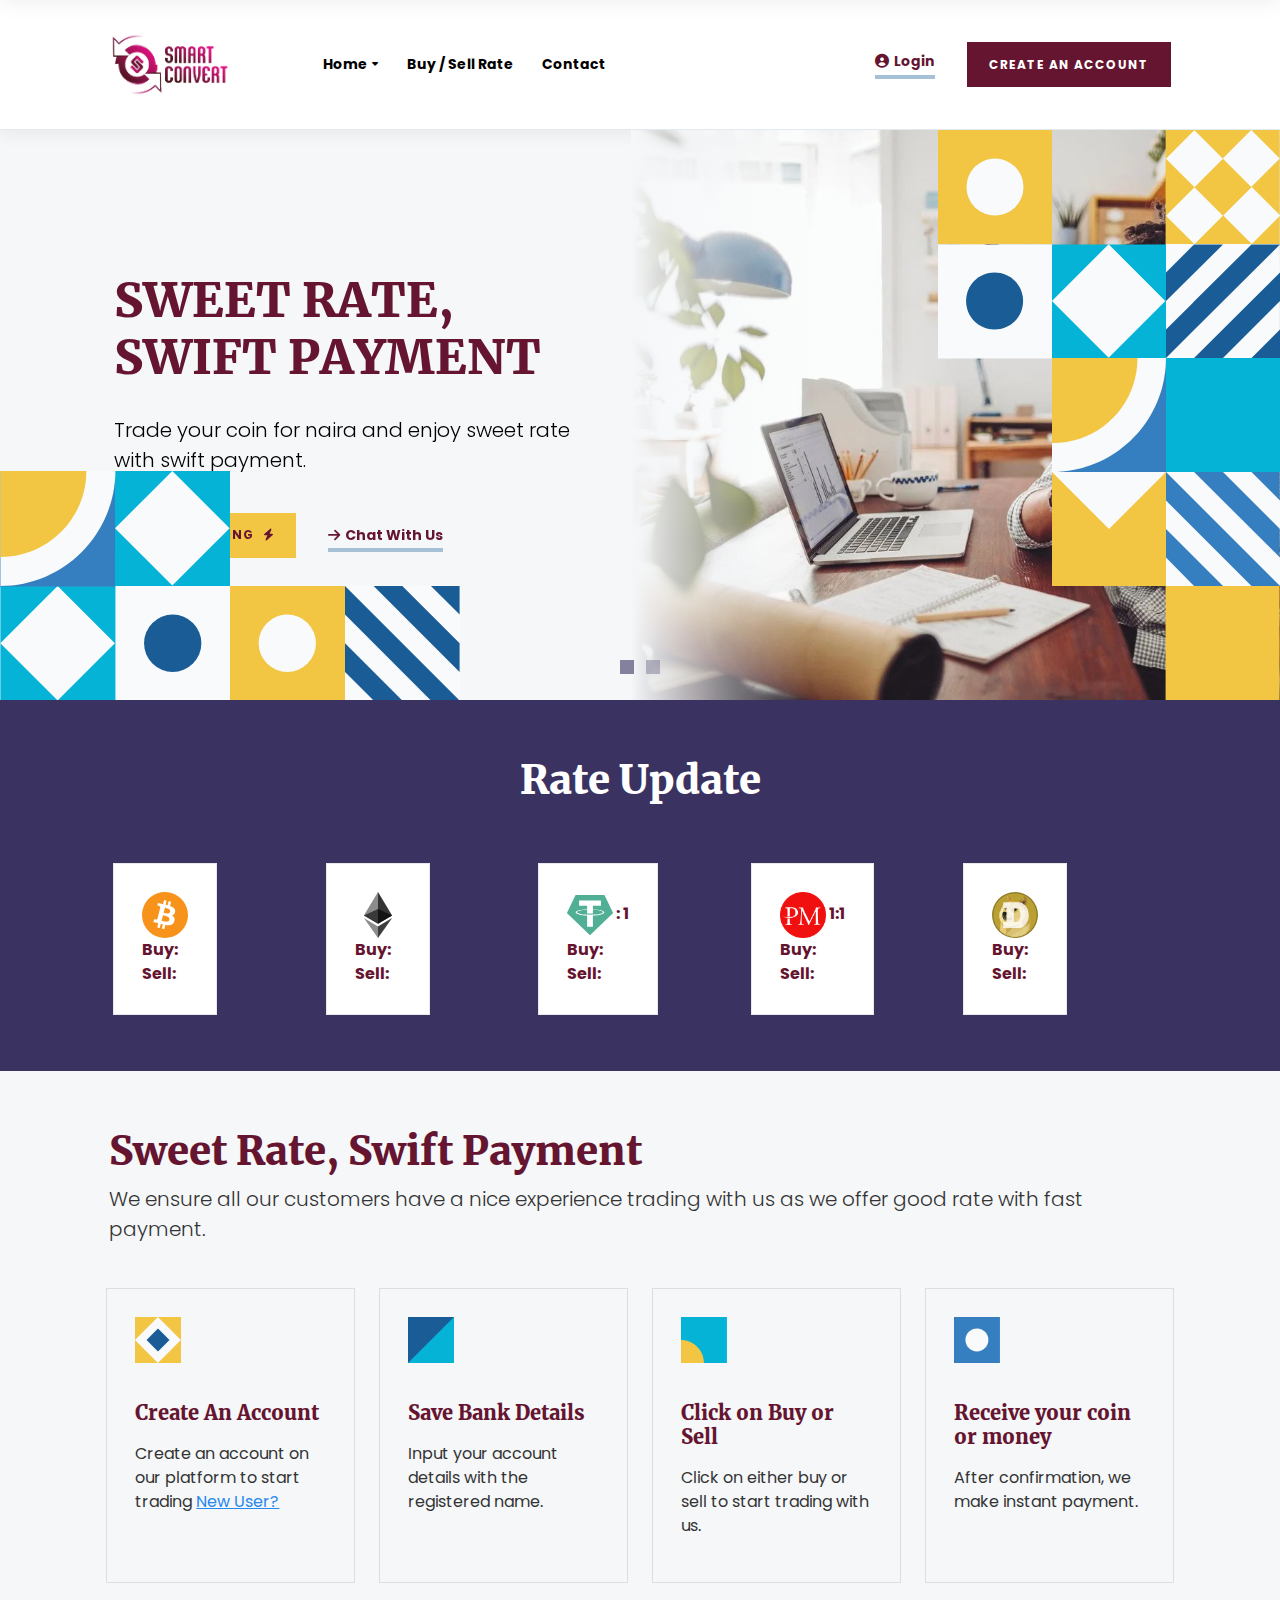
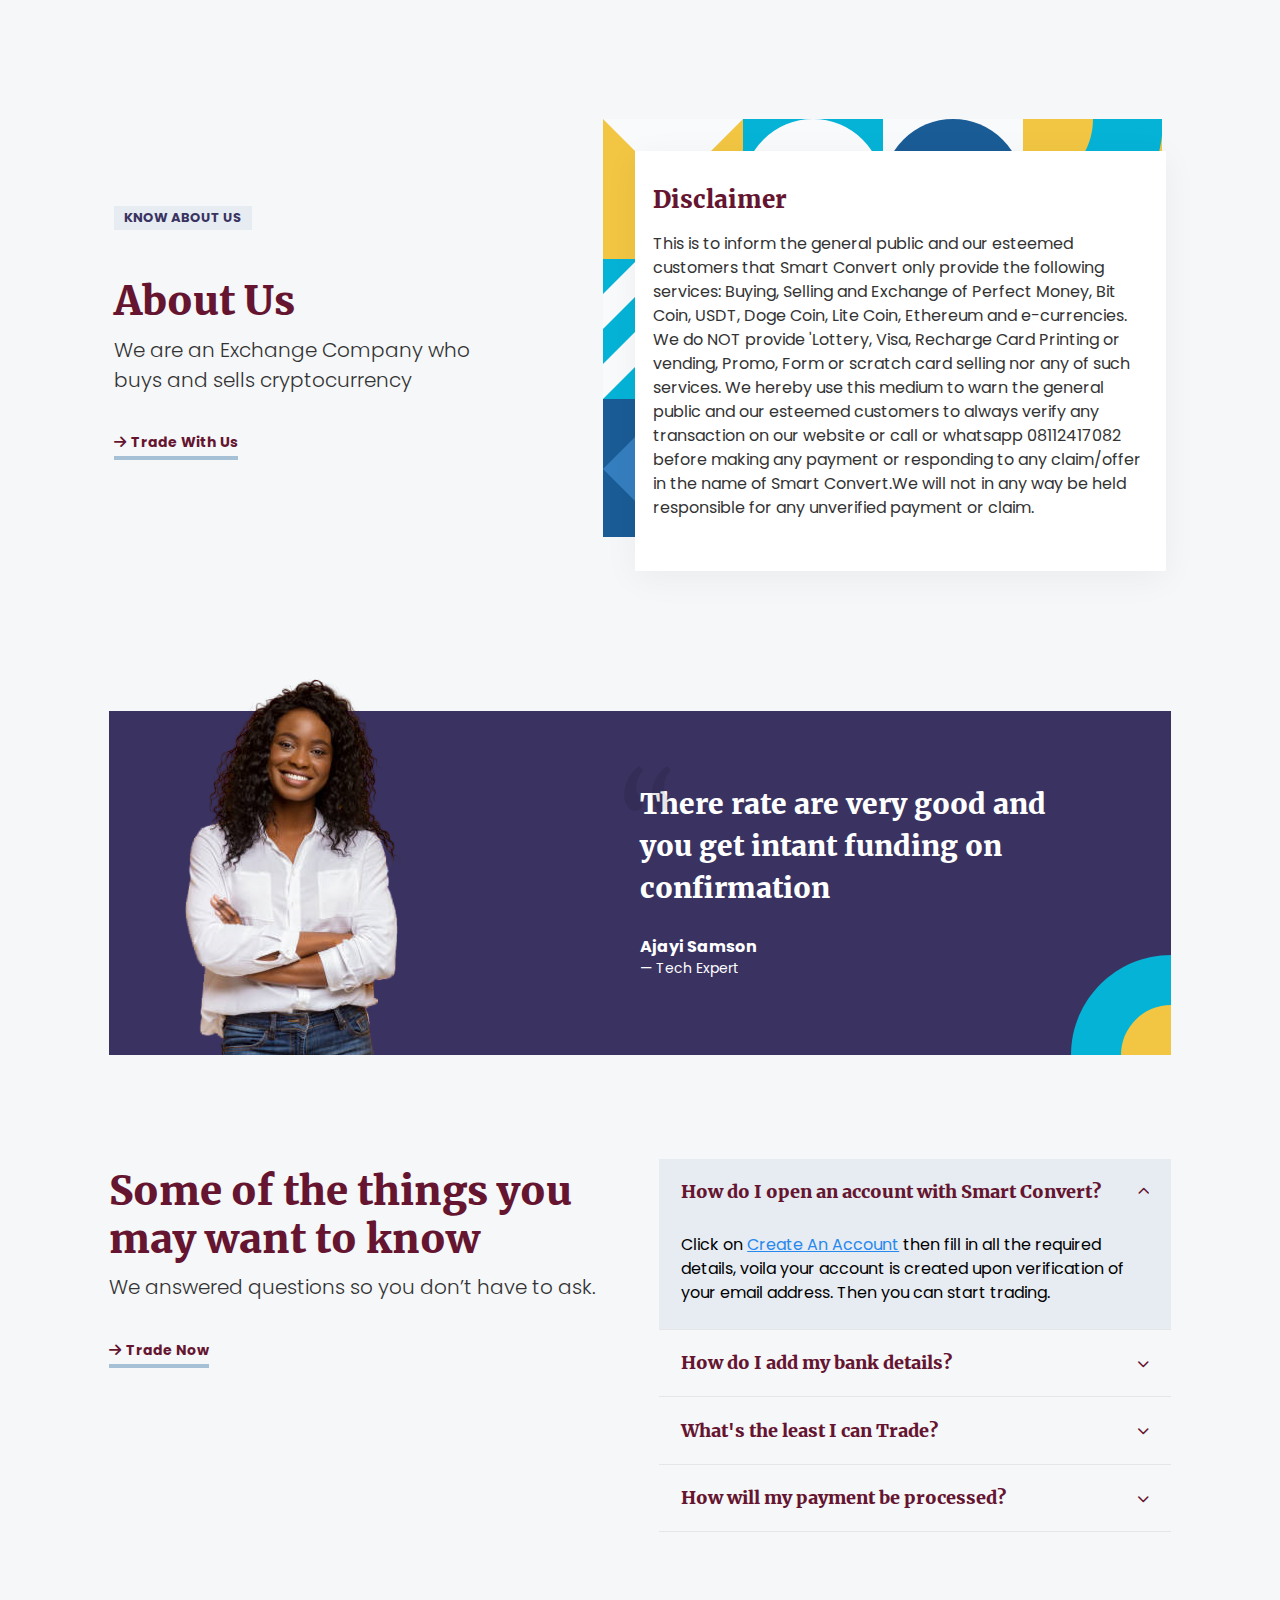
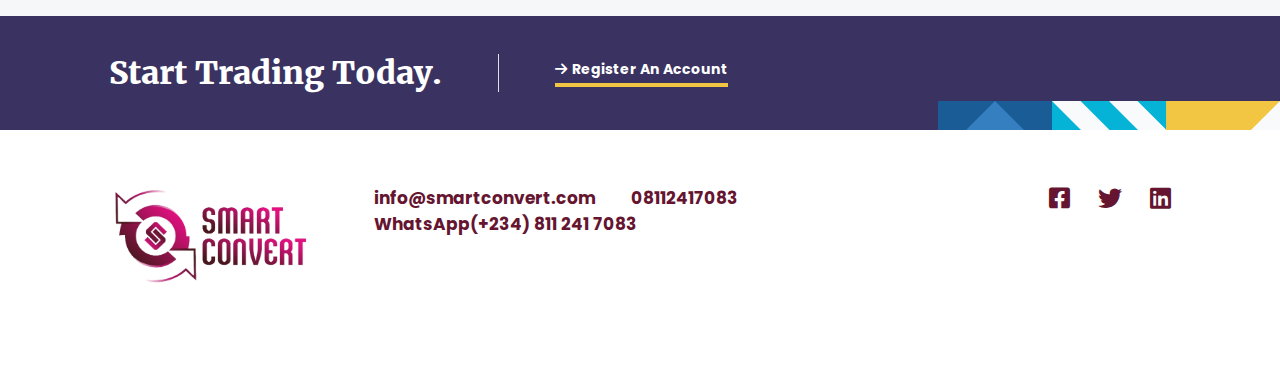
==== index.html @ a45fb4c2 "main commit" ====
<!doctype html>
<html lang="en">

<head>
    <!-- Meta tags -->
    <meta charset="utf-8">
    <meta name="viewport" content="width=device-width, initial-scale=1">
    <meta name="description" content="Premium HTML5 Template by Indonez">
    <meta name="keywords" content="blockit, uikit3, indonez, handlebars, scss, javascript">
    <meta name="author" content="Peter Parker">
    <meta name="theme-color" content="#2E89EA" />
    <!-- Stylesheet -->
    <link rel="stylesheet" href="css/style.css">
    <!-- Favicon -->
    <link rel="shortcut icon" href="img/main/main_logo.png" type="image/x-icon">
    <script src="https://ajax.googleapis.com/ajax/libs/jquery/3.6.0/jquery.min.js"></script>
    <!-- Touch icon -->
    <link rel="apple-touch-icon-precomposed" href="img/apple-touch-icon.png">
    <title>Smart Convert</title>
</head>

<body>
    <!-- header begin -->
    <header class="navbar navbar-expand-lg navbar-light">
        <div class="container">
            <a class="navbar-brand" href="index.html">
                <img src="img/main/smartconvert.png" alt="logo" width="120" height="63" class="d-inline-block">
            </a>
            <div class="collapse navbar-collapse d-flex justify-content-between d-none d-xl-block" id="navbarNav">
                <ul class="navbar-nav">
                    <li class="nav-item dropdown">
                        <a class="nav-link dropdown-toggle" href="index.html" aria-expanded="false" style="color:black">Home</a>
                       
                    </li>
                    <li class="nav-item">
                        <a class="nav-link" href="contact.html" style="color:black">Buy / Sell Rate</a>
                    </li>
                    <li class="nav-item">
                        <a class="nav-link" href="contact.html" style="color:black">Contact</a>
                    </li>
                 
                
                </ul>
                <div class="optional-link d-flex align-items-center ms-4 d-none d-xl-block">
                    <a href="signin.html" class="btn btn-link me-3"><i class="fas fa-circle-user"></i>Login</a>
                    <a href="#" class="btn btn-info">Create An Account</a>
                </div>
            </div>
        </div>
    </header>
    <!-- header end -->
    <main>
        <!-- slideshow content begin -->
        <section>
            <div id="main-slideshow" class="carousel slide" data-bs-ride="carousel">
                <div class="carousel-inner">
                    <div class="carousel-item">
                        <div class="carousel-caption d-flex align-items-center">
                            <div class="container">
                                <div class="row gx-md-5 align-items-md-center">
                                    <div class="col-md-8 col-xl-6 order-first">
                                        <h1 class="fw-bold display-5">SWEET RATE, SWIFT PAYMENT</h1>
                                        <p class="lead mt-3 mb-4 d-none d-xl-block">Trade your coin for naira and enjoy sweet rate with swift payment.</p>
                                        <a href="#" class="btn btn-warning">Start trading<i class="fas fa-bolt ms-1"></i></a>
                                        <a href="#" class="btn btn-link ms-3 d-none d-xl-inline"><i class="fas fa-arrow-right"></i>Chat With Us</a>
                                    </div>
                                    <div class="col-md-4 col-xl-6 order-last">
                                        <div class="in-carousel-image">
                                            <img src="img/main/main_bg.jpg" alt="slide" width="856" height="570" />
                                        </div>
                                    </div>
                                </div>
                            </div>
                        </div>
                    </div>
                    <div class="carousel-item">
                        <div class="carousel-caption d-flex align-items-center">
                            <div class="container">
                                <div class="row gx-md-5 align-items-md-center">
                                    <div class="col-md-8 col-xl-6 order-first">
                                        <h1 class="fw-bold display-5">RELIABLE & SECURE PLATFORM</h1>
                                        <p class="lead mt-3 mb-4 d-none d-xl-block">We've always been here from the beginning and will always be here for your #InstantFunding.</p>
                                        <a href="#" class="btn btn-warning">Start trading<i class="fas fa-bolt ms-1"></i></a>
                                        <a href="#" class="btn btn-link ms-3 d-none d-xl-inline"><i class="fas fa-arrow-right"></i>Chat With Us</a>
                                    </div>
                                    <div class="col-md-4 col-xl-6 order-last">
                                        <div class="in-carousel-image">
                                            <img src="img/main/main_bg3.jpg" alt="slide" width="856" height="570" />
                                        </div>
                                    </div>
                                </div>
                            </div>
                        </div>
                    </div>
                </div>
                <div class="carousel-indicators"></div>
                <button class="carousel-control-prev" type="button" data-bs-target="#main-slideshow" data-bs-slide="prev"></button>
                <button class="carousel-control-next" type="button" data-bs-target="#main-slideshow" data-bs-slide="next"></button>
            </div>
        </section>
        <!-- slideshow content end -->
        <!-- section content begin -->
        <section class="py-5 text-white in-cirro-1" style="background-color: #3a3361;">
            <div class="container">
                <h1 class="mb-1 text-center" style="color: white;">Rate Update</h1>
                <div class="row gy-2 gy-md-2 gx-lg-3">
                    <div class="col-12">
                        <div class="row">
                            <div class="row row-cols-1 row-cols-md-2 row-cols-lg-5 gy-2 g-md-2 gx-lg-2">
                                <div class="col d-flex align-items-stretch">
                                    <div class="card">
                                        <div class="card-body" style="color:#651430; font-weight: 600;">
                                            <img src="img/main/bitcoin-btc-logo.svg" alt="icon" width="46" height="46" />
                                            <span id="btc_price"> </span> <br> Buy:<span id="btc_buy"> </span> <br> Sell: <span id="btc_sell">  </span>
                                        </div>
                                    </div>
                                </div>

                                <div class="col d-flex align-items-stretch">
                                    <div class="card">
                                        <div class="card-body" style="color:#651430; font-weight: 600;">
                                            <img src="img/main/ethereum-eth-logo.svg" alt="icon" width="46" height="46" />
                                            <span id="eth_price"> </span> <br> Buy: <span id="eth_buy"> </span><br> Sell: <span id="eth_sell"></span> </span>
                                        </div>
                                    </div>
                                </div>

                                <div class="col d-flex align-items-stretch">
                                    <div class="card">
                                        <div class="card-body" style="color:#651430; font-weight: 600;">
                                            <img src="img/main/tether-usdt-logo.svg"" alt="icon" width="46" height="46" />
                                            <span id="usdt_price"> </span> : 1<br> Buy: <span id="usdt_buy"> </span><br> Sell: <span id="usdt_sell"> </span> </span>
                                        </div>
                                    </div>
                                </div>

                                <div class="col d-flex align-items-stretch">
                                    <div class="card">
                                        <div class="card-body" style="color:#651430; font-weight: 600;">
                                            <img src="img/main/Perfect_Money_Logo.png" alt="icon" width="46" height="46" />
                                            <span id="">1:1 </span> <br> Buy: <span id="perfectmoney_buy"> </span><br> Sell: <span id="perfectmoney_sell"> </span> </span>
                                        </div>
                                    </div>
                                </div>

                                <div class="col d-flex align-items-stretch">
                                    <div class="card">
                                        <div class="card-body" style="color:#651430; font-weight: 600;">
                                            <img src="img/main/dogecoin-doge-logo.svg" alt="icon" width="46" height="46" />
                                            <span id="doge_price"> </span> <br> Buy: <span id="doge_buy"> </span> <br> Sell: <span id="doge_sell"> </span> </span>
                                        </div>
                                    </div>
                                </div>
                                
                               
                            </div>

                         </div>
                        </div>
                    </div>
                </div>
            </div>
        </section>
        <!-- section content end -->
        
        <!-- section content begin -->
        <section class="py-5 in-cirro-2">
            <div class="container">
                <div class="row mb-3">
                    <div class="col-12">
                        <h1 class="mb-1">Sweet Rate, Swift Payment</h1>
                        <p class="lead">We ensure all our customers have a nice experience trading with us as we offer good rate with fast payment.</p>
                    </div>
                </div>
                <div class="row row-cols-1 row-cols-md-2 row-cols-lg-4 gy-2 g-md-2 gx-lg-2">
                    <div class="col d-flex align-items-stretch">
                        <div class="card">
                            <div class="card-body">
                                <img src="img/in-cirro-2-icon-1.svg" alt="icon" width="46" height="46" />
                                <h2 class="h5 mt-4">Create An Account</h2>
                                <p>Create an account on our platform to start trading <a href="">New User?</a></p>
                            </div>
                        </div>
                    </div>
                    <div class="col d-flex align-items-stretch">
                        <div class="card">
                            <div class="card-body">
                                <img src="img/in-cirro-2-icon-2.svg" alt="icon" width="46" height="46" />
                                <h2 class="h5 mt-4">Save Bank Details</h2>
                                <p>Input your account details with the registered name.</p>
                            </div>
                        </div>
                    </div>
                    <div class="col d-flex align-items-stretch">
                        <div class="card">
                            <div class="card-body">
                                <img src="img/in-cirro-2-icon-3.svg" alt="icon" width="46" height="46" />
                                <h2 class="h5 mt-4">Click on Buy or Sell </h2>
                                <p>Click on either buy or sell to start trading with us.</p>
                            </div>
                        </div>
                    </div>
                    <div class="col d-flex align-items-stretch">
                        <div class="card">
                            <div class="card-body">
                                <img src="img/in-cirro-2-icon-4.svg" alt="icon" width="46" height="46" />
                                <h2 class="h5 mt-4">Receive your coin or money</h2>
                                <p>After  confirmation, we make instant payment.</p>
                            </div>
                        </div>
                    </div>
                </div>
            </div>
        </section>
        <!-- section content end -->
        <!-- section content begin -->
        <section class="py-5 in-cirro-3">
            <div class="container">
                <div class="row d-flex align-items-center gx-5 mb-3">
                    <div class="col-md-12 col-lg-5 mb-5 mb-md-3 mb-lg-0">
                        <span class="badge bg-secondary mb-3">Know About Us</span>
                        <h1 class="mt-2 mb-1">About Us</h1>
                        <p class="lead mb-4">We are an Exchange Company who buys and sells cryptocurrency</p>
                        <a href="#" class="btn btn-link"><i class="fas fa-arrow-right"></i>Trade With Us</a>
                    </div>
                    <div class="col-md-12 col-lg-7 mt-md-5">
                        <div class="card card-body ms-lg-5">
                            <div id="tradingview-widget">
                                <h4>Disclaimer</h4>
                                <p>
                                    This is to inform the general public and our esteemed customers that Smart Convert only provide the following services: Buying, Selling and Exchange of Perfect Money, Bit Coin, USDT, Doge Coin, Lite Coin, Ethereum and e-currencies. We do NOT provide 'Lottery, Visa, Recharge Card Printing or vending, Promo, Form or scratch card selling nor any of such services. We hereby use this medium to warn the general public and our esteemed customers to always verify
                                     any transaction on our website or call or whatsapp 08112417082 before making any payment or responding to any claim/offer in the name of Smart Convert.We will not in any way be held responsible for any unverified payment or claim.
                                </p>
                            </div>
                        </div>
                    </div>
                </div>
            </div>
        </section>
        <!-- section content end -->
        <!-- section content begin -->
        <section class="py-5 in-cirro-4">
            <div class="container">
                <div class="row">
                    <div class="col-12">
                        <div class="card card-body">
                            <div class="row gx-0 d-flex align-items-center position-relative">
                                <div class="col-md-5 col-lg-6">
                                    <img class="testi-image" src="img/main/testimonial_img.png" alt="testimonial" />
                                </div>
                                <div class="col-md-7 col-lg-6">
                                    <blockquote class="blockquote">
                                        <p>There rate are very good and you get intant funding on confirmation</p>
                                    </blockquote>
                                    <h2 class="h6 mt-3 mb-0">Ajayi Samson</h2>
                                    <span class="blockquote-footer">Tech Expert</span>
                                </div>
                            </div>
                        </div>
                    </div>
                </div>
            </div>
        </section>
        <!-- section content end -->
        <!-- section content begin -->
        <section class="py-5 in-cirro-5">
            <div class="container">
                <div class="row">
                    <div class="col-md-12 col-lg-6">
                        <h1 class="mb-1">Some of the things you may want to know</h1>
                        <p class="lead mb-4">We answered questions so you don’t have to ask.</p>
                        <a href="#" class="btn btn-link"><i class="fas fa-arrow-right"></i>Trade Now</a>
                    </div>
                    <div class="col-md-12 col-lg-6 mt-5 mt-lg-0">
                        <div class="accordion accordion-style-5 mt-n2 mb-3" id="sampleFive">
                            <div class="accordion-item">
                                <h2 class="accordion-header">
                                    <button class="accordion-button" type="button" data-bs-toggle="collapse" data-bs-target="#a5One" aria-expanded="true">
                                        How do I open an account with Smart Convert?
                                    </button>
                                </h2>
                                <div id="a5One" class="accordion-collapse collapse show" data-bs-parent="#sampleFive">
                                    <div class="accordion-body">
                                        <p> Click on <a href="">Create An Account</a> then fill in all the required details, voila your account is created upon verification of your email address. Then you can start trading.  </p>
                                    </div>
                                </div>
                            </div>
                            <div class="accordion-item">
                                <h2 class="accordion-header">
                                    <button class="accordion-button collapsed" type="button" data-bs-toggle="collapse" data-bs-target="#a5Two" aria-expanded="false">
                                        How do I add my bank details?
                                    </button>
                                </h2>
                                <div id="a5Two" class="accordion-collapse collapse" data-bs-parent="#sampleFive">
                                    <div class="accordion-body">
                                        <p>Click on the person/ acccount icon, select Bank then input all required details to add your bank details. Note that only account which carries the bearer name will be paid into.</p>
                                    </div>
                                </div>
                            </div>
                            <div class="accordion-item">
                                <h2 class="accordion-header">
                                    <button class="accordion-button collapsed" type="button" data-bs-toggle="collapse" data-bs-target="#a5Three" aria-expanded="false">
                                        What's the least I can Trade?
                                    </button>
                                </h2>
                                <div id="a5Three" class="accordion-collapse collapse" data-bs-parent="#sampleFive">
                                    <div class="accordion-body">
                                        <p>Each coin has it's own limit and will be displayed at the point of trading.</p>
                                    </div>
                                </div>
                            </div>
                            <div class="accordion-item">
                                <h2 class="accordion-header">
                                    <button class="accordion-button collapsed" type="button" data-bs-toggle="collapse" data-bs-target="#a5Four" aria-expanded="false">
                                        How will my payment be processed?
                                    </button>
                                </h2>
                                <div id="a5Four" class="accordion-collapse collapse" data-bs-parent="#sampleFive">
                                    <div class="accordion-body">
                                        <p>Your payment will be snet to the given account at the point of creating the trade.</p>
                                    </div>
                                </div>
                            </div>
                        </div>
                    </div>
                </div>
            </div>
        </section>
        <!-- section content end -->
        <!-- section content begin -->
        <section class="py-4 in-cirro-6" style="background-color: #3a3361">
            <div class="container">
                <div class="row">
                    <div class="col-12 d-md-flex justify-content-md-start align-items-center">
                        <div class="border-end-md pe-md-5 d-block">
                            <h2 class="text-white mb-0">Start Trading Today.</h2>
                        </div>
                        <div class="mt-3 mt-md-0 ps-md-5">
                            <a href="#" class="btn btn-link"><i class="fas fa-arrow-right"></i>Register An Account</a>
                        </div>
                    </div>
                </div>
            </div>
        </section>
        <!-- section content end -->
    </main>
    <!-- footer begin -->
    <footer class="py-5 in-cirro-footer">
        <div class="container">
            <div class="row">
                <div class="col-12">
                    <div class="row gx-0 mb-3">
                        <div class="col-md-12 col-lg-3 footer-logo">
                            <img src="img/main/smartconvert.png" alt="footer-logo" width="200" height="100" class="mb-1 d-block">
                            <!-- <a class="lead footer-email" href="mailto:">info@smartconvert.com</a> -->
                        </div>
                        <div class="col-md-12 col-lg-9">
                            <div class="d-flex flex-column flex-xl-row justify-content-xl-end">
                                <ul class="list-inline in-footer-link order-last order-xl-first">
                                    <li class="list-inline-item"><a href="#">info@smartconvert.com</a></li>
                                    <li class="list-inline-item"><a href="#">08112417083</a></li>
                                    <li class="list-inline-item"><a href="#">WhatsApp(+234) 811 241 7083</a></li>
                                </ul>
                                <div class="social-media-list small hstack gap-3 ms-lg-5 order-first order-xl-last">
                                    <div><a href="#" aria-label="social-link"><i class="fab fa-facebook-square"></i></a></div>
                                    <div><a href="#" aria-label="social-link"><i class="fab fa-twitter"></i></a></div>
                                    <div><a href="#" aria-label="social-link"><i class="fab fa-linkedin"></i></a></div>
                                </div>
                            </div>
                        </div>
                       
                       
                    </div>
                </div>
            </div>
        </div>
    </footer>
    <!-- footer end -->
    <div class="d-none d-md-block">
        <a href="#" class="to-top fas fa-arrow-up text-decoration-none text-white"></a>
    </div>
    <!-- javascript -->

    <script>
    setInterval(getValues, 1000) 

    getRates()
    function getValues(){
    $.ajax({
            type: "GET",
            url: "https://min-api.cryptocompare.com/data/pricemulti?fsyms=BTC,DOGE,USDT,TRX,Solana,XRP,ETH,LTC&tsyms=USD&api_key=f72b59432fb04a56c30fee2cc24adfdca9cda19c8a50b49c7bddba4cc0a469b6",
            success: function (result) {
                console.log(result);
                document.getElementById("btc_price").innerText = result.BTC.USD 
                document.getElementById("eth_price").innerText = result.ETH.USD 
                document.getElementById("doge_price").innerText = result.DOGE.USD
                // document.getElementById("ltc_price").innerText = result.LTC.USD
                document.getElementById("usdt_price").innerText = result.USDT.USD
            },
            });    
    };

    // Get coin rates
    function getRates(){
        $.ajax({
            type: "GET",
            url: "https://api.smartconvert.ng/api/v1/list-coin",
            success: function (result) {
                console.log(result);
                console.log("This is working");
                document.getElementById("btc_price").innerText = result.BTC.USD 
            }
    })
}
    </script>
    <script src="js/vendors/bootstrap.min.js"></script>
    <script src="js/vendors/trading-widget.min.js"></script>
    <script src="js/utilities.min.js"></script>
    <script src="js/config-theme.js"></script>
    <script src="https://data.jsdelivr.com/v1/package/npm/line-awesome/badge"></script>
    <script src="https://www.jsdelivr.com/package/npm/line-awesome"></script>
</body>
</html>
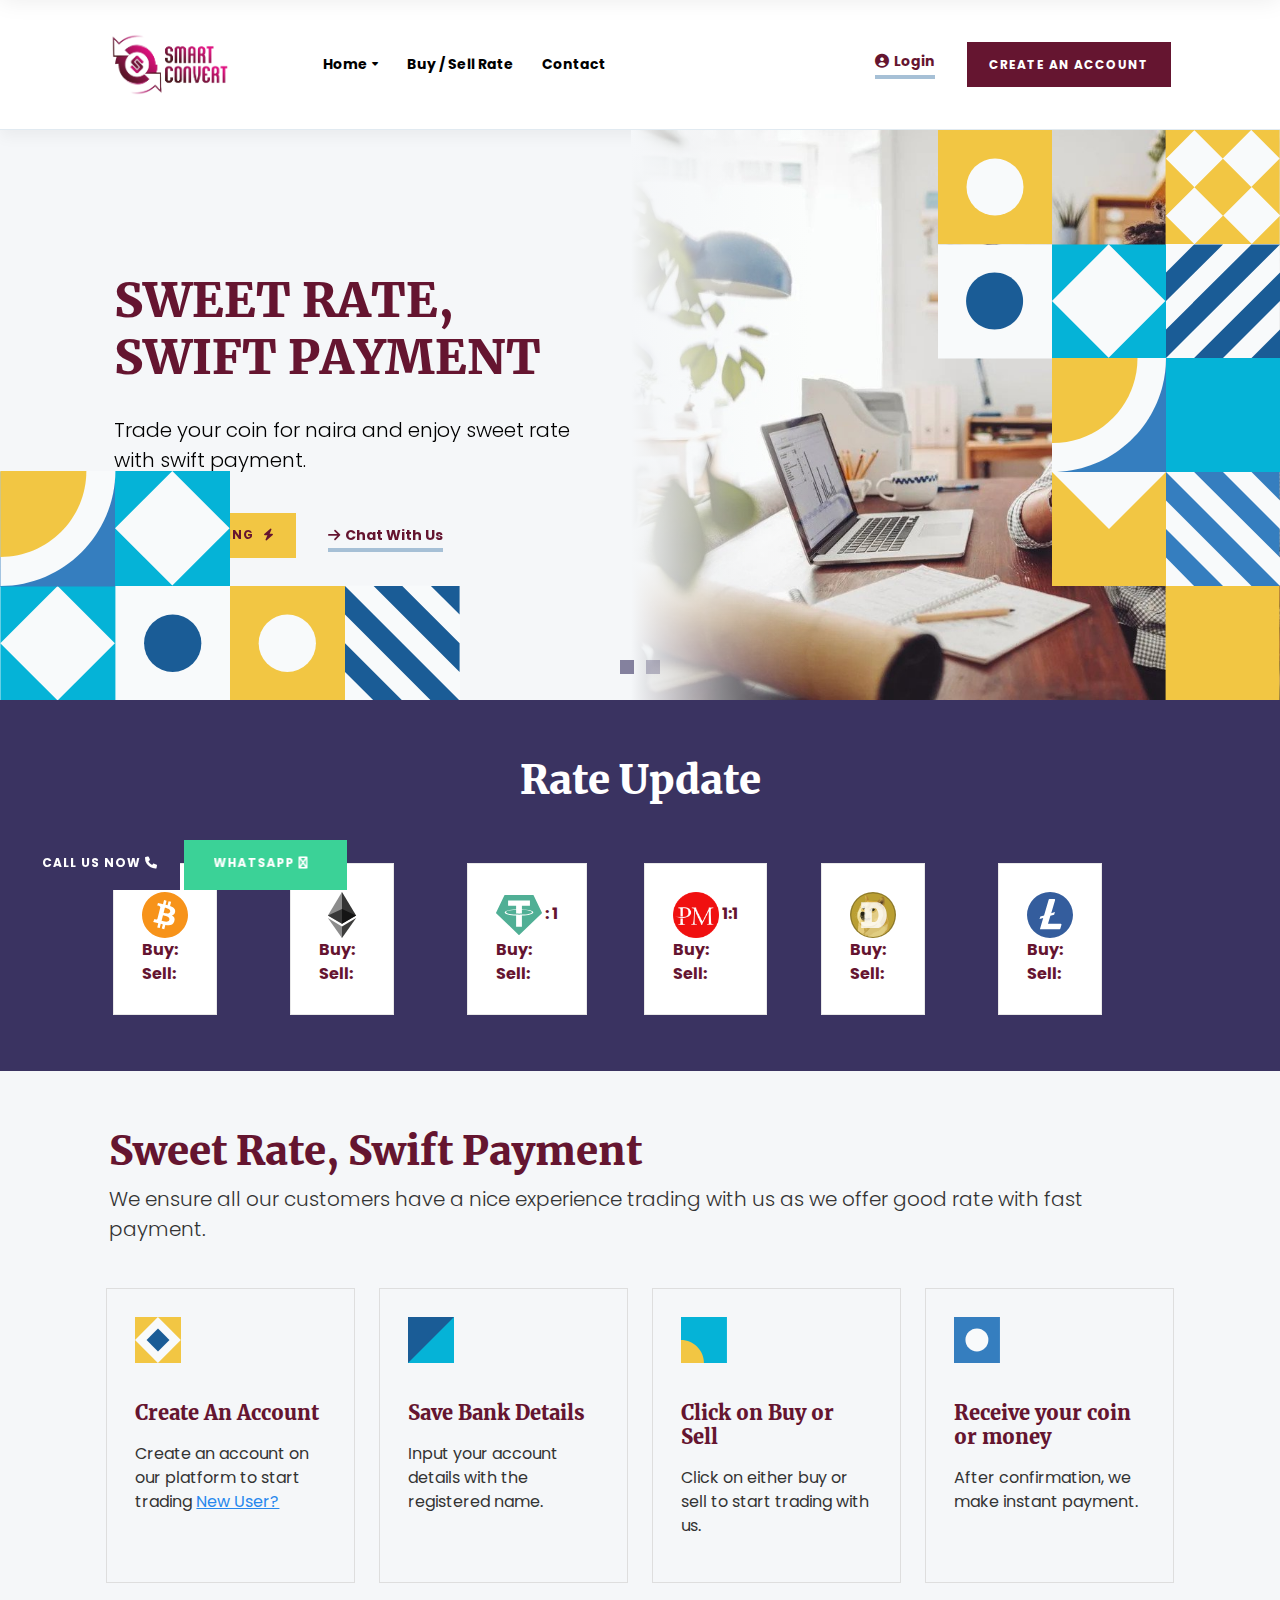
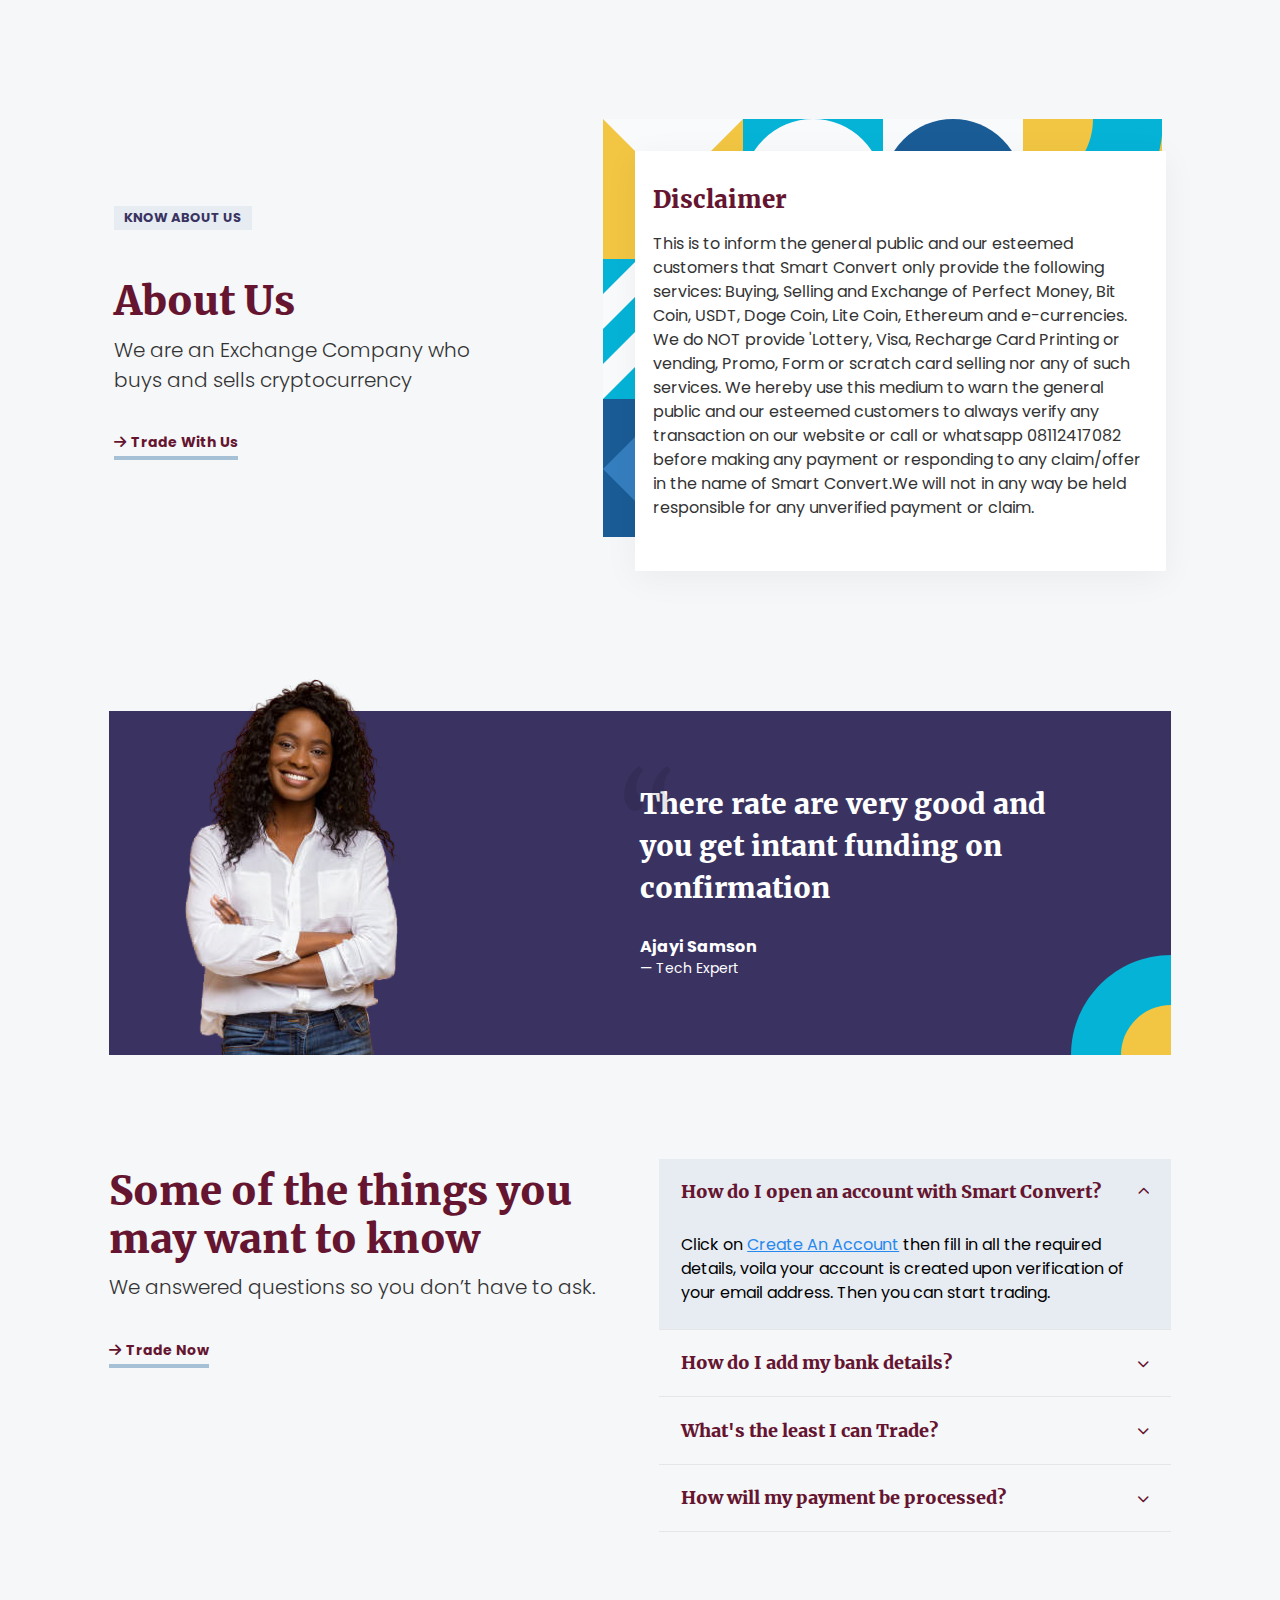
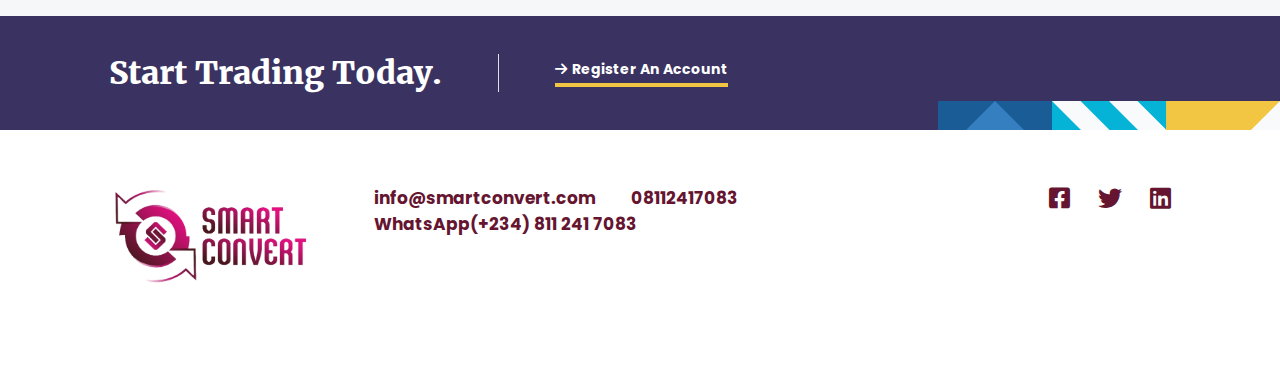
==== commit 2e5fe4bd: "LiteCoin Added" ====
--- a/index.html
+++ b/index.html
@@ -42,8 +42,8 @@
                 
                 </ul>
                 <div class="optional-link d-flex align-items-center ms-4 d-none d-xl-block">
-                    <a href="signin.html" class="btn btn-link me-3"><i class="fas fa-circle-user"></i>Login</a>
-                    <a href="#" class="btn btn-info">Create An Account</a>
+                    <a href="https://app.smartconvert.ng/signin" class="btn btn-link me-3"><i class="fas fa-circle-user"></i>Login</a>
+                    <a href="https://app.smartconvert.ng/signup" class="btn btn-info">Create An Account</a>
                 </div>
             </div>
         </div>
@@ -61,8 +61,8 @@
                                     <div class="col-md-8 col-xl-6 order-first">
                                         <h1 class="fw-bold display-5">SWEET RATE, SWIFT PAYMENT</h1>
                                         <p class="lead mt-3 mb-4 d-none d-xl-block">Trade your coin for naira and enjoy sweet rate with swift payment.</p>
-                                        <a href="#" class="btn btn-warning">Start trading<i class="fas fa-bolt ms-1"></i></a>
-                                        <a href="#" class="btn btn-link ms-3 d-none d-xl-inline"><i class="fas fa-arrow-right"></i>Chat With Us</a>
+                                        <a href="https://app.smartconvert.ng/signin" class="btn btn-warning">Start trading<i class="fas fa-bolt ms-1"></i></a>
+                                        <a href="https://api.whatsapp.com/send?phone=23407062946447&amp;text=I%20want%20to%20trade" class="btn btn-link ms-3 d-none d-xl-inline"><i class="fas fa-arrow-right"></i>Chat With Us</a>
                                     </div>
                                     <div class="col-md-4 col-xl-6 order-last">
                                         <div class="in-carousel-image">
@@ -80,8 +80,8 @@
                                     <div class="col-md-8 col-xl-6 order-first">
                                         <h1 class="fw-bold display-5">RELIABLE & SECURE PLATFORM</h1>
                                         <p class="lead mt-3 mb-4 d-none d-xl-block">We've always been here from the beginning and will always be here for your #InstantFunding.</p>
-                                        <a href="#" class="btn btn-warning">Start trading<i class="fas fa-bolt ms-1"></i></a>
-                                        <a href="#" class="btn btn-link ms-3 d-none d-xl-inline"><i class="fas fa-arrow-right"></i>Chat With Us</a>
+                                        <a href="https://app.smartconvert.ng/signin" class="btn btn-warning">Start trading<i class="fas fa-bolt ms-1"></i></a>
+                                        <a href="https://api.whatsapp.com/send?phone=23407062946447&amp;text=I%20want%20to%20trade" class="btn btn-link ms-3 d-none d-xl-inline"><i class="fas fa-arrow-right"></i>Chat With Us</a>
                                     </div>
                                     <div class="col-md-4 col-xl-6 order-last">
                                         <div class="in-carousel-image">
@@ -99,6 +99,13 @@
             </div>
         </section>
         <!-- slideshow content end -->
+        
+        <div style="position: fixed; bottom:10px; left:20px; z-index: 99"> 
+			<a href="tel:2347062946447" class="btn btn-primary" title="Call Us Now" style="height: 50px;">Call Us Now	 <i class="fa fa-phone"></i></a>
+			<a href="https://api.whatsapp.com/send?phone=23407062946447&amp;text=I%20want%20to%20trade" style="height: 50px;" target="_blank" class="btn btn-success" title="Chat Us On WhatsApp">
+			  <marquee behavior="alternate" style="width: 120px" scrollamount="4" onmouseover="this.stop()" onmouseout="this.start()">WhatsApp <i class="fa fa-whatsapp"></i></marquee>
+			</a>
+		</div>
         <!-- section content begin -->
         <section class="py-5 text-white in-cirro-1" style="background-color: #3a3361;">
             <div class="container">
@@ -106,7 +113,7 @@
                 <div class="row gy-2 gy-md-2 gx-lg-3">
                     <div class="col-12">
                         <div class="row">
-                            <div class="row row-cols-1 row-cols-md-2 row-cols-lg-5 gy-2 g-md-2 gx-lg-2">
+                            <div class="row row-cols-2 row-cols-md-2 row-cols-lg-6 gy-2 g-md-2 gx-lg-2" sty>
                                 <div class="col d-flex align-items-stretch">
                                     <div class="card">
                                         <div class="card-body" style="color:#651430; font-weight: 600;">
@@ -148,6 +155,15 @@
                                         <div class="card-body" style="color:#651430; font-weight: 600;">
                                             <img src="img/main/dogecoin-doge-logo.svg" alt="icon" width="46" height="46" />
                                             <span id="doge_price"> </span> <br> Buy: <span id="doge_buy"> </span> <br> Sell: <span id="doge_sell"> </span> </span>
+                                        </div>
+                                    </div>
+                                </div>
+                                
+                                <div class="col d-flex align-items-stretch">
+                                    <div class="card">
+                                        <div class="card-body" style="color:#651430; font-weight: 600;">
+                                            <img src="img/main/litecoin-ltc-logo.svg" alt="icon" width="46" height="46" />
+                                            <span id="ltc_price"> </span> <br> Buy: <span id="litecoin_buy"> </span> <br> Sell: <span id="litecoin_sell"> </span> </span>
                                         </div>
                                     </div>
                                 </div>
@@ -390,11 +406,10 @@
             type: "GET",
             url: "https://min-api.cryptocompare.com/data/pricemulti?fsyms=BTC,DOGE,USDT,TRX,Solana,XRP,ETH,LTC&tsyms=USD&api_key=f72b59432fb04a56c30fee2cc24adfdca9cda19c8a50b49c7bddba4cc0a469b6",
             success: function (result) {
-                console.log(result);
                 document.getElementById("btc_price").innerText = result.BTC.USD 
                 document.getElementById("eth_price").innerText = result.ETH.USD 
                 document.getElementById("doge_price").innerText = result.DOGE.USD
-                // document.getElementById("ltc_price").innerText = result.LTC.USD
+                document.getElementById("ltc_price").innerText = result.LTC.USD
                 document.getElementById("usdt_price").innerText = result.USDT.USD
             },
             });    
@@ -406,9 +421,18 @@
             type: "GET",
             url: "https://api.smartconvert.ng/api/v1/list-coin",
             success: function (result) {
-                console.log(result);
-                console.log("This is working");
-                document.getElementById("btc_price").innerText = result.BTC.USD 
+                document.getElementById("btc_buy").innerText = ' '+ '₦'+result[0].buy_rate; 
+                document.getElementById("btc_sell").innerText = ' '+ '₦'+result[0].sell_rate; 
+                document.getElementById("eth_buy").innerText = ' '+ '₦'+result[1].buy_rate; 
+                 document.getElementById("eth_sell").innerText = ' '+ '₦'+result[1].sell_rate; 
+                 document.getElementById("doge_buy").innerText = ' '+ '₦'+result[2].buy_rate; 
+                 document.getElementById("doge_sell").innerText = ' '+ '₦'+result[2].sell_rate; 
+                 document.getElementById("usdt_buy").innerText = ' '+ '₦'+result[3].buy_rate; 
+                 document.getElementById("usdt_sell").innerText = ' '+ '₦'+result[3].sell_rate; 
+                 document.getElementById("perfectmoney_buy").innerText = ' '+ '₦'+result[8].buy_rate;
+                 document.getElementById("perfectmoney_sell").innerText = ' '+ '₦'+result[8].sell_rate; 
+                 document.getElementById("litecoin_buy").innerText = ' '+ '₦'+result[6].buy_rate;
+                 document.getElementById("litecoin_sell").innerText = ' '+ '₦'+result[6].sell_rate; 
             }
     })
 }
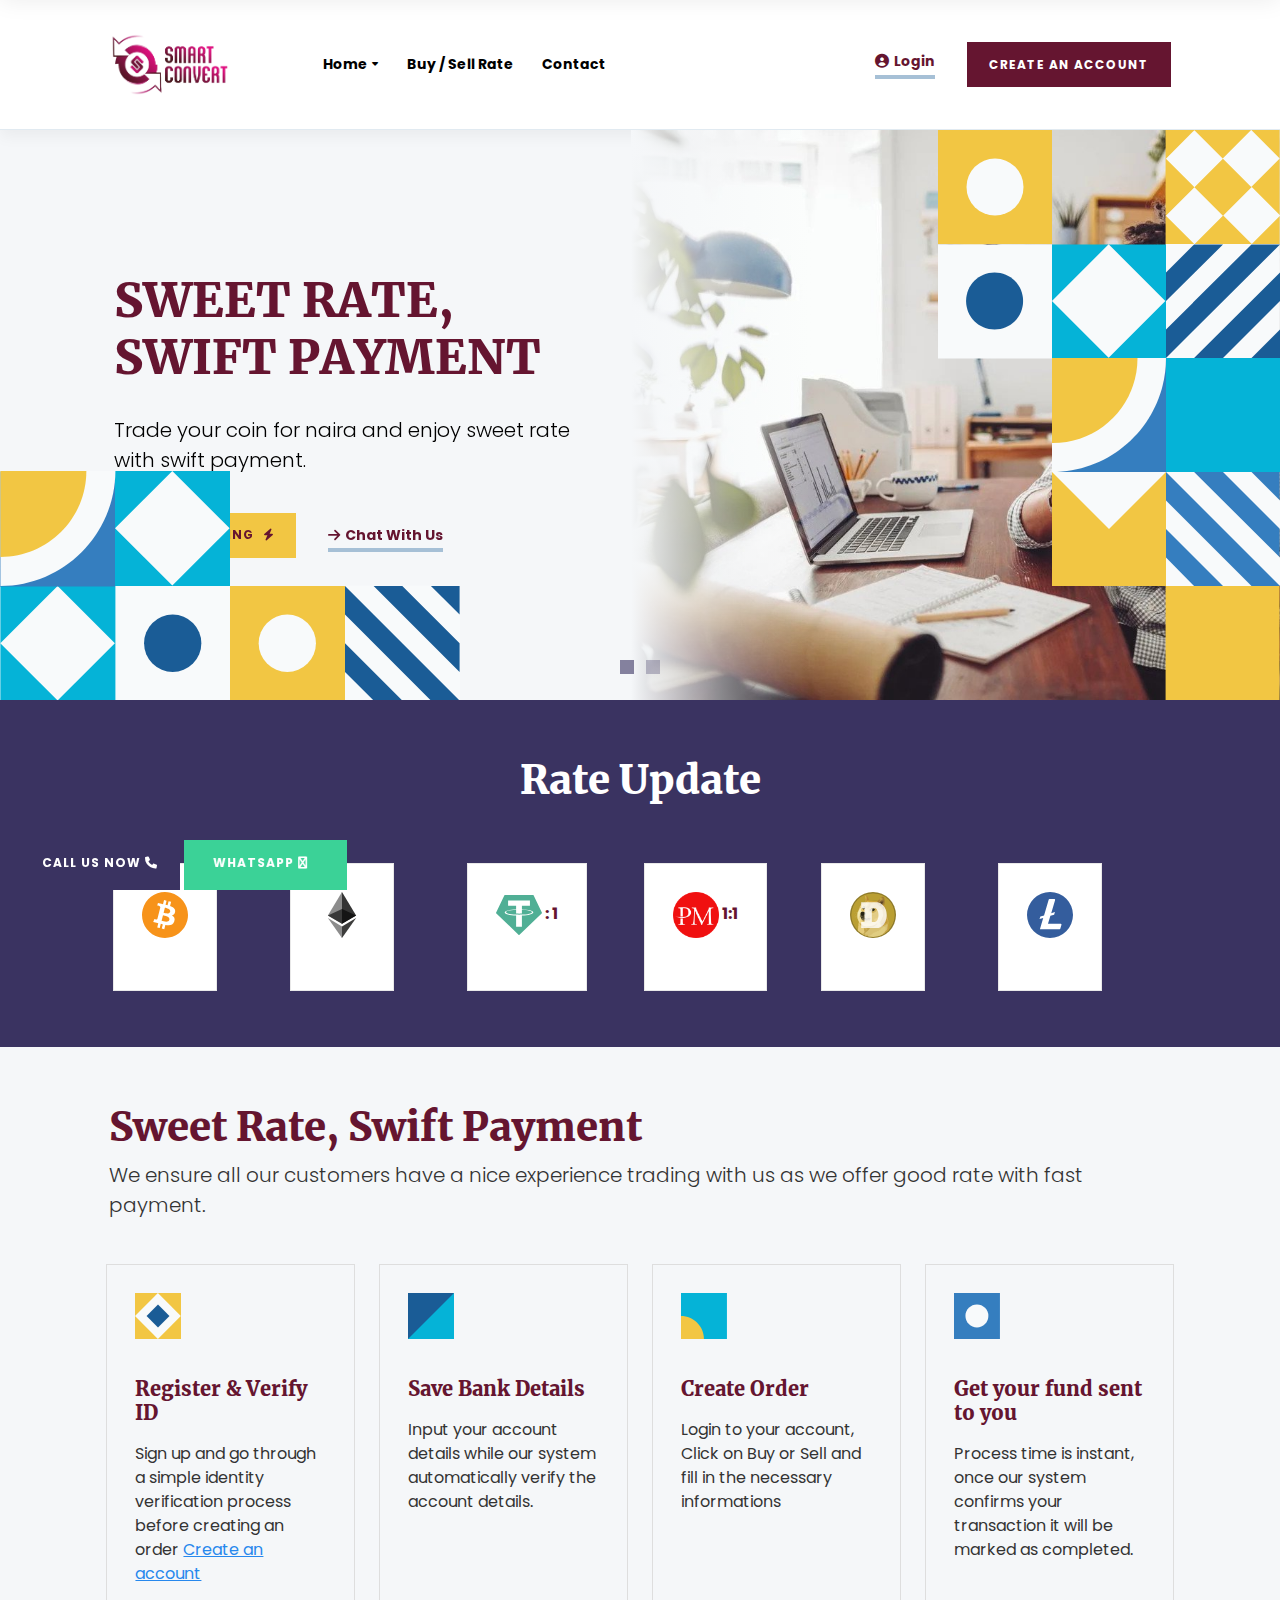
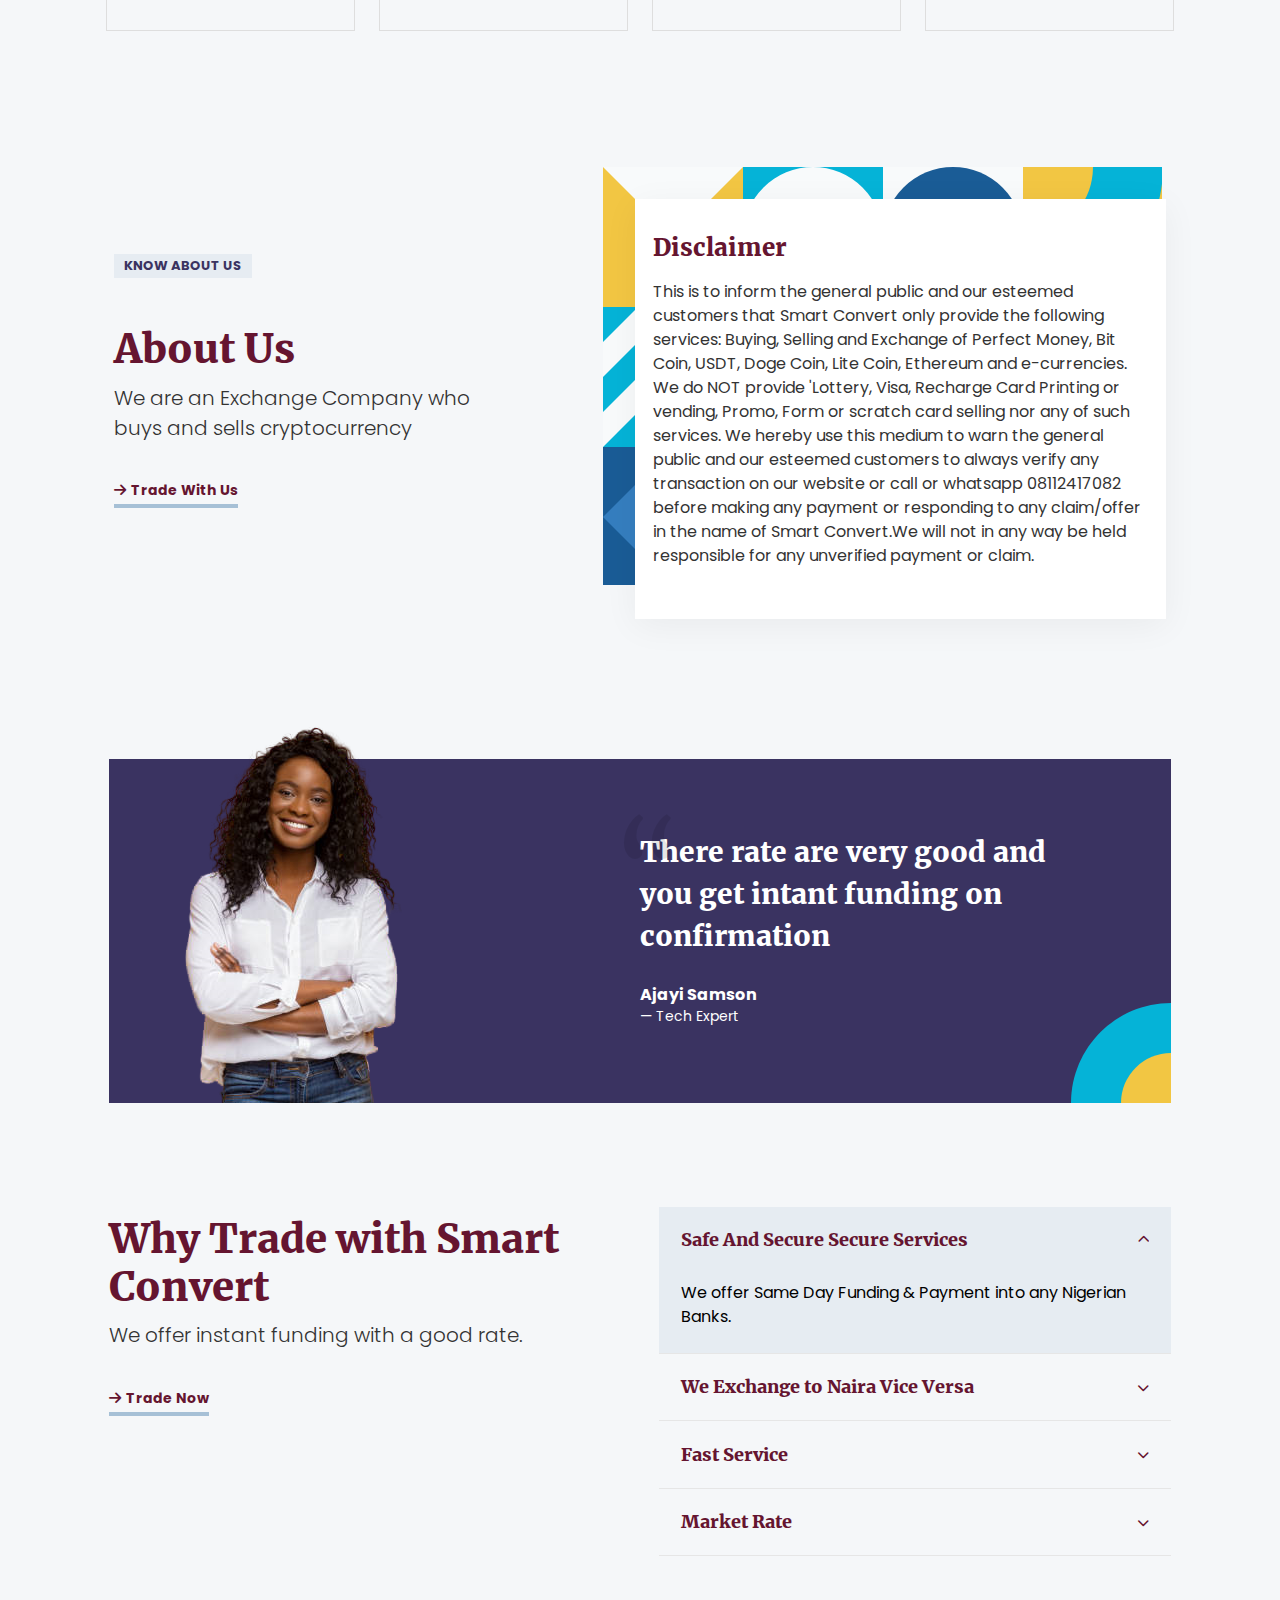
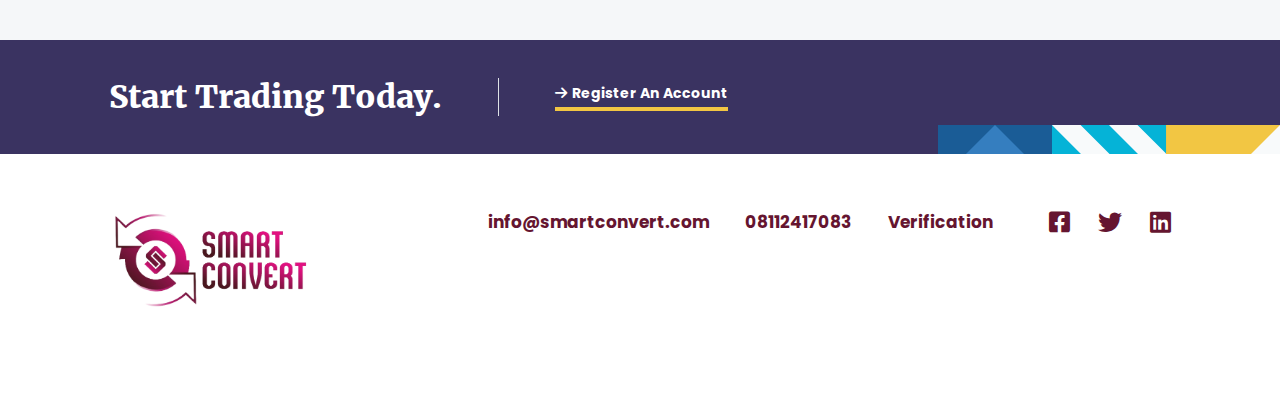
==== commit b2fe7e90: "Homepage Content Update" ====
--- a/index.html
+++ b/index.html
@@ -5,9 +5,9 @@
     <!-- Meta tags -->
     <meta charset="utf-8">
     <meta name="viewport" content="width=device-width, initial-scale=1">
-    <meta name="description" content="Premium HTML5 Template by Indonez">
-    <meta name="keywords" content="blockit, uikit3, indonez, handlebars, scss, javascript">
-    <meta name="author" content="Peter Parker">
+    <meta name="description" content="Smart Convert">
+    <meta name="keywords" content="crypto trading">
+    <meta name="author" content="Samso9ite">
     <meta name="theme-color" content="#2E89EA" />
     <!-- Stylesheet -->
     <link rel="stylesheet" href="css/style.css">
@@ -79,7 +79,7 @@
                                 <div class="row gx-md-5 align-items-md-center">
                                     <div class="col-md-8 col-xl-6 order-first">
                                         <h1 class="fw-bold display-5">RELIABLE & SECURE PLATFORM</h1>
-                                        <p class="lead mt-3 mb-4 d-none d-xl-block">We've always been here from the beginning and will always be here for your #InstantFunding.</p>
+                                        <p class="lead mt-3 mb-4 d-none d-xl-block">We've always been here from the beginning and will always be here for your InstantFunding.</p>
                                         <a href="https://app.smartconvert.ng/signin" class="btn btn-warning">Start trading<i class="fas fa-bolt ms-1"></i></a>
                                         <a href="https://api.whatsapp.com/send?phone=23407062946447&amp;text=I%20want%20to%20trade" class="btn btn-link ms-3 d-none d-xl-inline"><i class="fas fa-arrow-right"></i>Chat With Us</a>
                                     </div>
@@ -118,7 +118,7 @@
                                     <div class="card">
                                         <div class="card-body" style="color:#651430; font-weight: 600;">
                                             <img src="img/main/bitcoin-btc-logo.svg" alt="icon" width="46" height="46" />
-                                            <span id="btc_price"> </span> <br> Buy:<span id="btc_buy"> </span> <br> Sell: <span id="btc_sell">  </span>
+                                            <span id="btc_price"> </span> <br> <span id="btc_buy"> </span> <br>  <span id="btc_sell">  </span>
                                         </div>
                                     </div>
                                 </div>
@@ -127,7 +127,7 @@
                                     <div class="card">
                                         <div class="card-body" style="color:#651430; font-weight: 600;">
                                             <img src="img/main/ethereum-eth-logo.svg" alt="icon" width="46" height="46" />
-                                            <span id="eth_price"> </span> <br> Buy: <span id="eth_buy"> </span><br> Sell: <span id="eth_sell"></span> </span>
+                                            <span id="eth_price"> </span> <br> <span id="eth_buy"> </span><br> <span id="eth_sell"></span> </span>
                                         </div>
                                     </div>
                                 </div>
@@ -136,7 +136,7 @@
                                     <div class="card">
                                         <div class="card-body" style="color:#651430; font-weight: 600;">
                                             <img src="img/main/tether-usdt-logo.svg"" alt="icon" width="46" height="46" />
-                                            <span id="usdt_price"> </span> : 1<br> Buy: <span id="usdt_buy"> </span><br> Sell: <span id="usdt_sell"> </span> </span>
+                                            <span id="usdt_price"> </span> : 1<br>  <span id="usdt_buy"> </span><br> <span id="usdt_sell"> </span> </span>
                                         </div>
                                     </div>
                                 </div>
@@ -145,7 +145,7 @@
                                     <div class="card">
                                         <div class="card-body" style="color:#651430; font-weight: 600;">
                                             <img src="img/main/Perfect_Money_Logo.png" alt="icon" width="46" height="46" />
-                                            <span id="">1:1 </span> <br> Buy: <span id="perfectmoney_buy"> </span><br> Sell: <span id="perfectmoney_sell"> </span> </span>
+                                            <span id="">1:1 </span> <br> <span id="perfectmoney_buy"> </span><br> <span id="perfectmoney_sell"> </span> </span>
                                         </div>
                                     </div>
                                 </div>
@@ -154,7 +154,7 @@
                                     <div class="card">
                                         <div class="card-body" style="color:#651430; font-weight: 600;">
                                             <img src="img/main/dogecoin-doge-logo.svg" alt="icon" width="46" height="46" />
-                                            <span id="doge_price"> </span> <br> Buy: <span id="doge_buy"> </span> <br> Sell: <span id="doge_sell"> </span> </span>
+                                            <span id="doge_price"> </span> <br> <span id="doge_buy"> </span> <br> <span id="doge_sell"> </span> </span>
                                         </div>
                                     </div>
                                 </div>
@@ -163,7 +163,7 @@
                                     <div class="card">
                                         <div class="card-body" style="color:#651430; font-weight: 600;">
                                             <img src="img/main/litecoin-ltc-logo.svg" alt="icon" width="46" height="46" />
-                                            <span id="ltc_price"> </span> <br> Buy: <span id="litecoin_buy"> </span> <br> Sell: <span id="litecoin_sell"> </span> </span>
+                                            <span id="ltc_price"> </span> <br> <span id="litecoin_buy"> </span> <br> <span id="litecoin_sell"> </span> </span>
                                         </div>
                                     </div>
                                 </div>
@@ -193,8 +193,8 @@
                         <div class="card">
                             <div class="card-body">
                                 <img src="img/in-cirro-2-icon-1.svg" alt="icon" width="46" height="46" />
-                                <h2 class="h5 mt-4">Create An Account</h2>
-                                <p>Create an account on our platform to start trading <a href="">New User?</a></p>
+                                <h2 class="h5 mt-4">Register & Verify ID</h2>
+                                <p>Sign up and go through a simple identity verification process before creating an order <a href="https://app.smartconvert.ng/signin">Create an account</a></p>
                             </div>
                         </div>
                     </div>
@@ -203,7 +203,7 @@
                             <div class="card-body">
                                 <img src="img/in-cirro-2-icon-2.svg" alt="icon" width="46" height="46" />
                                 <h2 class="h5 mt-4">Save Bank Details</h2>
-                                <p>Input your account details with the registered name.</p>
+                                <p>Input your account details while our system automatically verify the account details.</p>
                             </div>
                         </div>
                     </div>
@@ -211,8 +211,8 @@
                         <div class="card">
                             <div class="card-body">
                                 <img src="img/in-cirro-2-icon-3.svg" alt="icon" width="46" height="46" />
-                                <h2 class="h5 mt-4">Click on Buy or Sell </h2>
-                                <p>Click on either buy or sell to start trading with us.</p>
+                                <h2 class="h5 mt-4">Create Order </h2>
+                                <p>Login to your account, Click on Buy or Sell and fill in the necessary informations</p>
                             </div>
                         </div>
                     </div>
@@ -220,8 +220,8 @@
                         <div class="card">
                             <div class="card-body">
                                 <img src="img/in-cirro-2-icon-4.svg" alt="icon" width="46" height="46" />
-                                <h2 class="h5 mt-4">Receive your coin or money</h2>
-                                <p>After  confirmation, we make instant payment.</p>
+                                <h2 class="h5 mt-4">Get your fund sent to you</h2>
+                                <p>Process time is instant, once our system confirms your transaction it will be marked as completed.</p>
                             </div>
                         </div>
                     </div>
@@ -283,8 +283,8 @@
             <div class="container">
                 <div class="row">
                     <div class="col-md-12 col-lg-6">
-                        <h1 class="mb-1">Some of the things you may want to know</h1>
-                        <p class="lead mb-4">We answered questions so you don’t have to ask.</p>
+                        <h1 class="mb-1">Why Trade with Smart Convert</h1>
+                        <p class="lead mb-4">We offer instant funding with a good rate.</p>
                         <a href="#" class="btn btn-link"><i class="fas fa-arrow-right"></i>Trade Now</a>
                     </div>
                     <div class="col-md-12 col-lg-6 mt-5 mt-lg-0">
@@ -292,48 +292,48 @@
                             <div class="accordion-item">
                                 <h2 class="accordion-header">
                                     <button class="accordion-button" type="button" data-bs-toggle="collapse" data-bs-target="#a5One" aria-expanded="true">
-                                        How do I open an account with Smart Convert?
+                                        Safe And Secure Secure Services
                                     </button>
                                 </h2>
                                 <div id="a5One" class="accordion-collapse collapse show" data-bs-parent="#sampleFive">
                                     <div class="accordion-body">
-                                        <p> Click on <a href="">Create An Account</a> then fill in all the required details, voila your account is created upon verification of your email address. Then you can start trading.  </p>
+                                        <p> We offer Same Day Funding & Payment into any Nigerian Banks. </p>
                                     </div>
                                 </div>
                             </div>
                             <div class="accordion-item">
                                 <h2 class="accordion-header">
                                     <button class="accordion-button collapsed" type="button" data-bs-toggle="collapse" data-bs-target="#a5Two" aria-expanded="false">
-                                        How do I add my bank details?
+                                        We Exchange to Naira Vice Versa
                                     </button>
                                 </h2>
                                 <div id="a5Two" class="accordion-collapse collapse" data-bs-parent="#sampleFive">
                                     <div class="accordion-body">
-                                        <p>Click on the person/ acccount icon, select Bank then input all required details to add your bank details. Note that only account which carries the bearer name will be paid into.</p>
+                                        <p>Create buy or sell order for all crypto currency and Perfect Money anytime anyday.</p>
                                     </div>
                                 </div>
                             </div>
                             <div class="accordion-item">
                                 <h2 class="accordion-header">
                                     <button class="accordion-button collapsed" type="button" data-bs-toggle="collapse" data-bs-target="#a5Three" aria-expanded="false">
-                                        What's the least I can Trade?
+                                        Fast Service
                                     </button>
                                 </h2>
                                 <div id="a5Three" class="accordion-collapse collapse" data-bs-parent="#sampleFive">
                                     <div class="accordion-body">
-                                        <p>Each coin has it's own limit and will be displayed at the point of trading.</p>
+                                        <p>We work 24/7 and speed and speed is the key in our service </p>
                                     </div>
                                 </div>
                             </div>
                             <div class="accordion-item">
                                 <h2 class="accordion-header">
                                     <button class="accordion-button collapsed" type="button" data-bs-toggle="collapse" data-bs-target="#a5Four" aria-expanded="false">
-                                        How will my payment be processed?
+                                        Market Rate
                                     </button>
                                 </h2>
                                 <div id="a5Four" class="accordion-collapse collapse" data-bs-parent="#sampleFive">
                                     <div class="accordion-body">
-                                        <p>Your payment will be snet to the given account at the point of creating the trade.</p>
+                                        <p>Cryptocurrency and Digital Currency Rate fluntuates but we will give the best rate.</p>
                                     </div>
                                 </div>
                             </div>
@@ -375,7 +375,7 @@
                                 <ul class="list-inline in-footer-link order-last order-xl-first">
                                     <li class="list-inline-item"><a href="#">info@smartconvert.com</a></li>
                                     <li class="list-inline-item"><a href="#">08112417083</a></li>
-                                    <li class="list-inline-item"><a href="#">WhatsApp(+234) 811 241 7083</a></li>
+                                    <li class="list-inline-item"><a href="verification.html">Verification</a></li>
                                 </ul>
                                 <div class="social-media-list small hstack gap-3 ms-lg-5 order-first order-xl-last">
                                     <div><a href="#" aria-label="social-link"><i class="fab fa-facebook-square"></i></a></div>
@@ -421,18 +421,43 @@
             type: "GET",
             url: "https://api.smartconvert.ng/api/v1/list-coin",
             success: function (result) {
-                document.getElementById("btc_buy").innerText = ' '+ '₦'+result[0].buy_rate; 
-                document.getElementById("btc_sell").innerText = ' '+ '₦'+result[0].sell_rate; 
-                document.getElementById("eth_buy").innerText = ' '+ '₦'+result[1].buy_rate; 
-                 document.getElementById("eth_sell").innerText = ' '+ '₦'+result[1].sell_rate; 
-                 document.getElementById("doge_buy").innerText = ' '+ '₦'+result[2].buy_rate; 
-                 document.getElementById("doge_sell").innerText = ' '+ '₦'+result[2].sell_rate; 
-                 document.getElementById("usdt_buy").innerText = ' '+ '₦'+result[3].buy_rate; 
-                 document.getElementById("usdt_sell").innerText = ' '+ '₦'+result[3].sell_rate; 
-                 document.getElementById("perfectmoney_buy").innerText = ' '+ '₦'+result[8].buy_rate;
-                 document.getElementById("perfectmoney_sell").innerText = ' '+ '₦'+result[8].sell_rate; 
-                 document.getElementById("litecoin_buy").innerText = ' '+ '₦'+result[6].buy_rate;
-                 document.getElementById("litecoin_sell").innerText = ' '+ '₦'+result[6].sell_rate; 
+                console.log(result)
+                if(result[0].buy_active_status == true){
+                    document.getElementById("btc_buy").innerText ='Buy: ₦'+result[0].buy_rate; 
+                }
+                if(result[0].sell_active_status == true){
+                document.getElementById("btc_sell").innerText = 'Sell: ₦'+result[0].sell_rate;
+                }
+                if(result[1].buy_active_status == true){
+                    document.getElementById("eth_buy").innerText = 'Buy: ₦'+result[1].buy_rate; 
+                }
+                if(result[1].sell_active_status == true){
+                    document.getElementById("eth_sell").innerText = 'Sell: ₦'+result[1].sell_rate; 
+                }
+                if(result[2].buy_active_status == true){
+                    document.getElementById("doge_buy").innerText = 'Buy: ₦'+result[2].buy_rate; 
+                }
+                if(result[2].sell_active_status == true){
+                    document.getElementById("doge_sell").innerText = 'Sell: ₦'+result[2].sell_rate; 
+                }
+                if(result[3].buy_active_status == true){
+                    document.getElementById("usdt_buy").innerText = 'Buy: ₦'+result[3].buy_rate; 
+                }
+                if(result[3].sell_active_status == true){
+                    document.getElementById("usdt_sell").innerText = 'Sell: ₦'+result[3].sell_rate; 
+                }
+                if(result[8].buy_active_status == true){
+                    document.getElementById("perfectmoney_buy").innerText = 'Buy: ₦'+result[8].buy_rate;
+                }
+                if(result[8].sell_active_status == true){
+                    document.getElementById("perfectmoney_sell").innerText = 'Sell: ₦'+result[8].sell_rate; 
+                }
+                if(result[6].sell_active_status == true){
+                    document.getElementById("litecoin_buy").innerText = 'Buy: ₦'+result[6].buy_rate;
+                }
+                if(result[6].sell_active_status == true){
+                    document.getElementById("litecoin_sell").innerText = 'Sell: ₦'+result[6].sell_rate; 
+                }
             }
     })
 }
